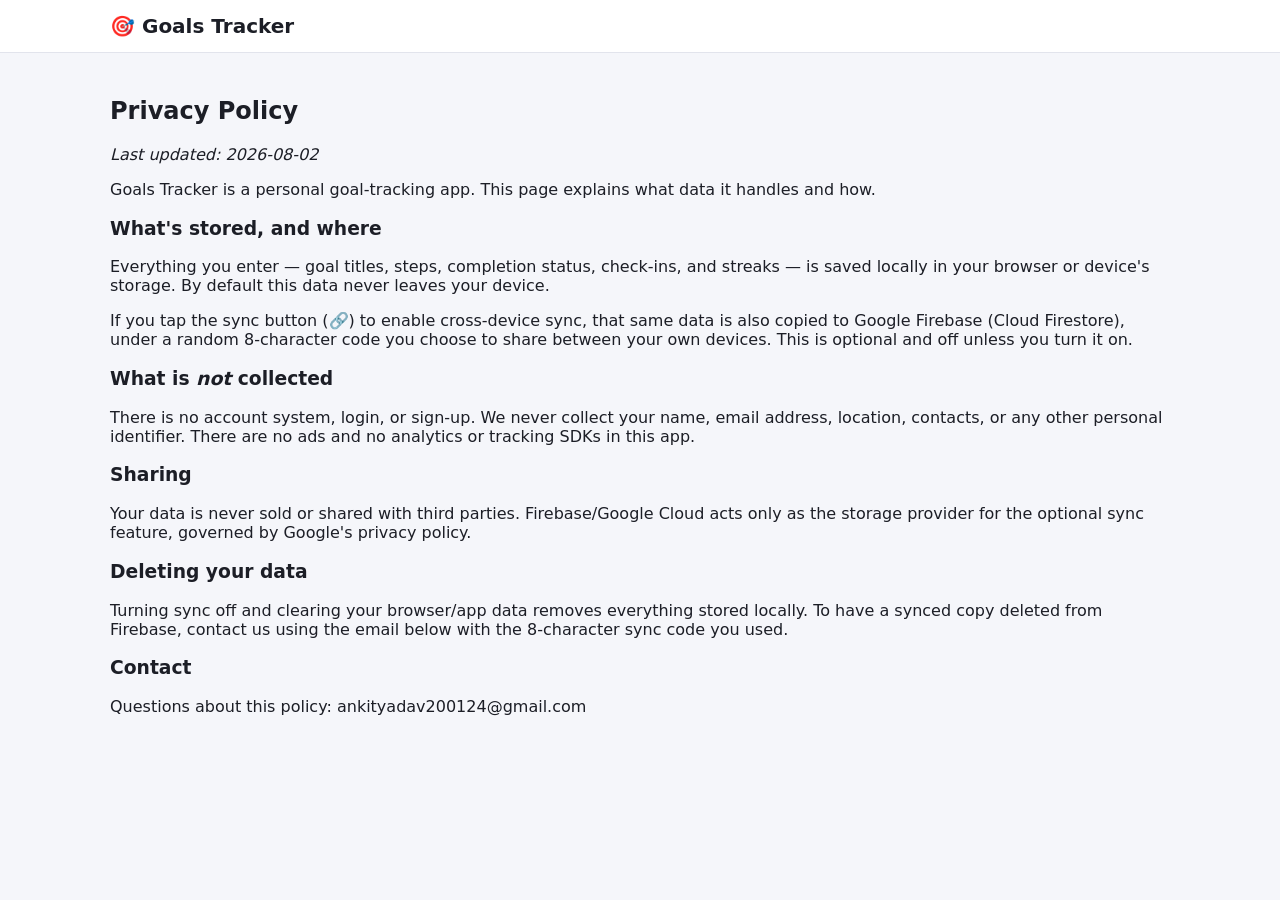
==== public/privacy.html @ c1d22e72 "app built" ====
<!DOCTYPE html>
<html lang="en">
<head>
<meta charset="UTF-8" />
<meta name="viewport" content="width=device-width, initial-scale=1.0" />
<title>Privacy Policy — Goals Tracker</title>
<link rel="stylesheet" href="css/style.css" />
<link rel="icon" href="icons/icon-192.png" />
</head>
<body>
  <header class="app-header">
    <div class="app-header-inner">
      <h1 class="app-title"><a href="index.html">🎯 Goals Tracker</a></h1>
    </div>
  </header>

  <main class="view-root">
    <h2>Privacy Policy</h2>
    <p><em>Last updated: 2026-08-02</em></p>

    <p>Goals Tracker is a personal goal-tracking app. This page explains what
    data it handles and how.</p>

    <h3>What's stored, and where</h3>
    <p>Everything you enter — goal titles, steps, completion status, check-ins,
    and streaks — is saved locally in your browser or device's storage. By
    default this data never leaves your device.</p>

    <p>If you tap the sync button (🔗) to enable cross-device sync, that same
    data is also copied to Google Firebase (Cloud Firestore), under a random
    8-character code you choose to share between your own devices. This is
    optional and off unless you turn it on.</p>

    <h3>What is <em>not</em> collected</h3>
    <p>There is no account system, login, or sign-up. We never collect your
    name, email address, location, contacts, or any other personal
    identifier. There are no ads and no analytics or tracking SDKs in this
    app.</p>

    <h3>Sharing</h3>
    <p>Your data is never sold or shared with third parties. Firebase/Google
    Cloud acts only as the storage provider for the optional sync feature,
    governed by
    <a href="https://policies.google.com/privacy" target="_blank" rel="noopener">Google's privacy policy</a>.</p>

    <h3>Deleting your data</h3>
    <p>Turning sync off and clearing your browser/app data removes everything
    stored locally. To have a synced copy deleted from Firebase, contact us
    using the email below with the 8-character sync code you used.</p>

    <h3>Contact</h3>
    <p>Questions about this policy: <a href="mailto:ankityadav200124@gmail.com">ankityadav200124@gmail.com</a></p>
  </main>
</body>
</html>
---- public/css/style.css ----
:root {
  --bg: #f5f6fa;
  --surface: #ffffff;
  --surface-2: #f0f1f6;
  --text: #1c1e26;
  --text-muted: #6b7080;
  --border: #e2e4ec;
  --accent: #4f8cff;
  --accent-2: #7c5cff;
  --success: #2fb872;
  --danger: #e5484d;
  --warning: #f5a623;
  --shadow: 0 2px 10px rgba(20, 20, 40, 0.06);
  --radius: 14px;
  color-scheme: light;
}

:root[data-theme="dark"] {
  --bg: #14161f;
  --surface: #1c1f2b;
  --surface-2: #242837;
  --text: #eef0f6;
  --text-muted: #9aa0b4;
  --border: #2d3142;
  --shadow: 0 2px 14px rgba(0, 0, 0, 0.35);
  color-scheme: dark;
}

@media (prefers-color-scheme: dark) {
  :root:not([data-theme="light"]) {
    --bg: #14161f;
    --surface: #1c1f2b;
    --surface-2: #242837;
    --text: #eef0f6;
    --text-muted: #9aa0b4;
    --border: #2d3142;
    --shadow: 0 2px 14px rgba(0, 0, 0, 0.35);
    color-scheme: dark;
  }
}

* {
  box-sizing: border-box;
}

body {
  margin: 0;
  font-family: system-ui, -apple-system, "Segoe UI", Roboto, Helvetica, Arial, sans-serif;
  background: var(--bg);
  color: var(--text);
  min-height: 100vh;
  transition: background 0.2s ease, color 0.2s ease;
}

a {
  color: inherit;
  text-decoration: none;
}

button {
  font-family: inherit;
}

/* ---------- Header ---------- */
.app-header {
  position: sticky;
  top: 0;
  z-index: 10;
  background: var(--surface);
  border-bottom: 1px solid var(--border);
}

.app-header-inner {
  max-width: 1100px;
  margin: 0 auto;
  padding: 14px 20px;
  display: flex;
  align-items: center;
  justify-content: space-between;
  gap: 12px;
}

.app-title {
  margin: 0;
  font-size: 1.25rem;
}

.app-header-actions {
  display: flex;
  align-items: center;
  gap: 10px;
}

.streak-badge {
  display: flex;
  align-items: center;
  gap: 6px;
  background: var(--surface-2);
  border: 1px solid var(--border);
  border-radius: 999px;
  padding: 6px 12px;
  font-weight: 600;
  cursor: default;
  color: var(--text);
}

.streak-flame {
  filter: grayscale(0.6);
}

.streak-badge.active .streak-flame {
  filter: none;
}

.streak-badge.pulse {
  animation: streak-pulse 0.6s ease;
}

@keyframes streak-pulse {
  0% { transform: scale(1); }
  40% { transform: scale(1.18); }
  100% { transform: scale(1); }
}

.icon-btn {
  background: var(--surface-2);
  border: 1px solid var(--border);
  border-radius: 10px;
  width: 34px;
  height: 34px;
  display: inline-flex;
  align-items: center;
  justify-content: center;
  cursor: pointer;
  font-size: 0.95rem;
  color: var(--text);
}

.icon-btn:hover {
  border-color: var(--accent);
}

#sync-btn {
  position: relative;
}

.sync-dot {
  position: absolute;
  top: 4px;
  right: 4px;
  width: 8px;
  height: 8px;
  border-radius: 50%;
  background: var(--text-muted);
  border: 1px solid var(--surface);
}

.sync-dot.on {
  background: var(--success);
}

.sync-code-display {
  text-align: center;
  font-family: ui-monospace, monospace;
  font-size: 1.6rem;
  font-weight: 700;
  letter-spacing: 0.12em;
  background: var(--surface-2);
  border: 1px dashed var(--border);
  border-radius: 10px;
  padding: 16px;
  margin: 14px 0;
  user-select: all;
}

.sync-status-line {
  display: flex;
  align-items: center;
  gap: 8px;
  font-size: 0.85rem;
  color: var(--text-muted);
  margin-bottom: 14px;
}

.sync-status-line .sync-dot {
  position: static;
  border: none;
}

.sync-error {
  color: var(--danger);
  font-size: 0.85rem;
  margin-top: 8px;
}

.sync-divider {
  border: none;
  border-top: 1px solid var(--border);
  margin: 18px 0;
}

/* ---------- Layout ---------- */
.view-root {
  max-width: 1100px;
  margin: 0 auto;
  padding: 24px 20px 80px;
}

.section-title {
  font-size: 1rem;
  color: var(--text-muted);
  text-transform: uppercase;
  letter-spacing: 0.04em;
  margin: 28px 0 12px;
}

/* ---------- Stat row ---------- */
.stat-row {
  display: grid;
  grid-template-columns: repeat(auto-fit, minmax(130px, 1fr));
  gap: 12px;
}

.stat-tile {
  background: var(--surface);
  border: 1px solid var(--border);
  border-radius: var(--radius);
  padding: 14px 16px;
  box-shadow: var(--shadow);
}

.stat-tile-value {
  font-size: 1.5rem;
  font-weight: 700;
}

.stat-tile-label {
  color: var(--text-muted);
  font-size: 0.8rem;
  margin-top: 2px;
}

/* ---------- What's next panel ---------- */
.next-panel {
  background: var(--surface);
  border: 1px solid var(--border);
  border-radius: var(--radius);
  box-shadow: var(--shadow);
  padding: 6px 16px;
}

.next-list {
  list-style: none;
  margin: 0;
  padding: 0;
}

.next-item {
  display: flex;
  align-items: center;
  gap: 12px;
  padding: 12px 0;
  border-bottom: 1px solid var(--border);
}

.next-item:last-child {
  border-bottom: none;
}

.next-item-checkbox {
  width: 20px;
  height: 20px;
  flex-shrink: 0;
  accent-color: var(--success);
  cursor: pointer;
}

.next-item-text {
  display: flex;
  flex-direction: column;
  gap: 2px;
  min-width: 0;
}

.next-item-step {
  font-weight: 500;
}

.next-item-goal {
  font-size: 0.8rem;
  color: var(--text-muted);
}

.next-item-goal:hover {
  color: var(--accent);
}

.empty-note {
  color: var(--text-muted);
  padding: 16px 0;
  font-size: 0.9rem;
}

/* ---------- Goals grid ---------- */
.goals-toolbar {
  display: flex;
  align-items: center;
  justify-content: space-between;
  gap: 12px;
  flex-wrap: wrap;
  margin-top: 28px;
}

.goals-toolbar-filters {
  display: flex;
  gap: 8px;
  flex-wrap: wrap;
}

.chip {
  border: 1px solid var(--border);
  background: var(--surface);
  border-radius: 999px;
  padding: 5px 12px;
  font-size: 0.8rem;
  cursor: pointer;
  color: var(--text-muted);
}

.chip.active {
  border-color: var(--accent);
  color: var(--accent);
  font-weight: 600;
}

.btn-primary {
  background: var(--accent);
  color: #fff;
  border: none;
  border-radius: 10px;
  padding: 9px 16px;
  font-weight: 600;
  cursor: pointer;
}

.btn-primary:hover {
  filter: brightness(1.06);
}

.goals-grid {
  display: grid;
  grid-template-columns: repeat(auto-fill, minmax(260px, 1fr));
  gap: 16px;
  margin-top: 14px;
}

.goal-card {
  background: var(--surface);
  border: 1px solid var(--border);
  border-radius: var(--radius);
  box-shadow: var(--shadow);
  overflow: hidden;
  display: flex;
  cursor: pointer;
  transition: transform 0.12s ease, box-shadow 0.12s ease;
}

.goal-card:hover {
  transform: translateY(-2px);
  box-shadow: 0 6px 18px rgba(20, 20, 40, 0.12);
}

.goal-card-accent {
  width: 6px;
  flex-shrink: 0;
  background: var(--accent);
}

.goal-card-body {
  padding: 14px 16px;
  flex: 1;
  min-width: 0;
}

.goal-card-top {
  display: flex;
  align-items: flex-start;
  justify-content: space-between;
  gap: 8px;
}

.goal-card-title {
  margin: 0;
  font-size: 1.02rem;
  overflow-wrap: anywhere;
}

.goal-card-menu {
  display: flex;
  gap: 4px;
  flex-shrink: 0;
}

.goal-card-menu .icon-btn {
  width: 28px;
  height: 28px;
  font-size: 0.8rem;
}

.goal-card-desc {
  color: var(--text-muted);
  font-size: 0.85rem;
  margin: 6px 0 12px;
  overflow-wrap: anywhere;
}

.goal-card-progress {
  display: flex;
  align-items: center;
  gap: 10px;
}

.goal-card-progress-label {
  font-size: 0.8rem;
  color: var(--text-muted);
  white-space: nowrap;
}

.goal-card-meta {
  display: flex;
  justify-content: space-between;
  margin-top: 10px;
  font-size: 0.78rem;
  color: var(--text-muted);
}

.goal-card-meta .overdue {
  color: var(--danger);
  font-weight: 600;
}

.goal-card.is-complete .goal-card-accent {
  background: var(--success);
}

.goal-complete-badge {
  display: inline-block;
  background: var(--success);
  color: #fff;
  font-size: 0.72rem;
  font-weight: 700;
  border-radius: 999px;
  padding: 2px 9px;
  margin-left: 8px;
  vertical-align: middle;
}

.habit-badge {
  display: inline-block;
  background: var(--accent-2);
  color: #fff;
  font-size: 0.72rem;
  font-weight: 700;
  border-radius: 999px;
  padding: 2px 9px;
  margin-left: 8px;
  vertical-align: middle;
}

.goal-card.is-habit .goal-card-accent {
  background: var(--accent-2);
}

.habit-streak-line {
  font-weight: 600;
  font-size: 0.9rem;
  margin-bottom: 8px;
}

.card-checkin {
  display: flex;
  align-items: center;
  gap: 8px;
  font-size: 0.82rem;
  color: var(--text-muted);
  cursor: pointer;
}

.card-checkin input {
  width: 18px;
  height: 18px;
  accent-color: var(--accent-2);
  cursor: pointer;
}

/* ---------- Mini heatmap ---------- */
.mini-heatmap {
  display: flex;
  flex-wrap: wrap;
  gap: 4px;
}

.mini-heatmap-dot {
  width: 12px;
  height: 12px;
  border-radius: 3px;
  background: var(--surface-2);
  border: 1px solid var(--border);
}

.mini-heatmap-dot.active {
  background: var(--accent-2);
  border-color: var(--accent-2);
}

.mini-heatmap.large .mini-heatmap-dot {
  width: 18px;
  height: 18px;
  border-radius: 4px;
}

/* ---------- Habit detail ---------- */
.habit-detail-streak-row {
  display: grid;
  grid-template-columns: repeat(auto-fit, minmax(120px, 1fr));
  gap: 12px;
  margin-bottom: 16px;
}

.btn-checkin-large {
  width: 100%;
  padding: 14px;
  border: none;
  border-radius: 12px;
  background: var(--accent-2);
  color: #fff;
  font-weight: 700;
  font-size: 1rem;
  cursor: pointer;
}

.btn-checkin-large.checked {
  background: var(--success);
}

/* ---------- Progress bar ---------- */
.progress-bar {
  flex: 1;
  height: 8px;
  border-radius: 999px;
  background: var(--surface-2);
  overflow: hidden;
}

.progress-bar-fill {
  height: 100%;
  border-radius: 999px;
  background: var(--accent);
  width: 0%;
  transition: width 0.35s ease;
}

.progress-bar.large {
  height: 14px;
}

/* ---------- Goal detail ---------- */
.back-link {
  display: inline-flex;
  align-items: center;
  gap: 6px;
  color: var(--text-muted);
  margin-bottom: 16px;
  cursor: pointer;
}

.back-link:hover {
  color: var(--accent);
}

.goal-detail-header {
  background: var(--surface);
  border: 1px solid var(--border);
  border-radius: var(--radius);
  box-shadow: var(--shadow);
  padding: 20px;
}

.goal-detail-top {
  display: flex;
  align-items: flex-start;
  justify-content: space-between;
  gap: 12px;
}

.goal-detail-title {
  margin: 0 0 6px;
  font-size: 1.4rem;
  overflow-wrap: anywhere;
}

.goal-detail-desc {
  color: var(--text-muted);
  margin: 0 0 14px;
  overflow-wrap: anywhere;
}

.goal-detail-meta {
  display: flex;
  gap: 14px;
  flex-wrap: wrap;
  font-size: 0.85rem;
  color: var(--text-muted);
  margin-bottom: 14px;
}

.goal-detail-actions {
  display: flex;
  gap: 6px;
  flex-shrink: 0;
}

.goal-detail-progress-row {
  display: flex;
  align-items: center;
  gap: 12px;
}

.goal-detail-progress-label {
  font-weight: 600;
  white-space: nowrap;
}

.zero-step-toggle {
  display: flex;
  align-items: center;
  gap: 10px;
  margin-top: 16px;
  padding: 12px;
  border: 1px dashed var(--border);
  border-radius: 10px;
}

/* ---------- Steps ---------- */
.steps-section {
  margin-top: 20px;
}

.steps-list {
  list-style: none;
  margin: 0;
  padding: 0;
  background: var(--surface);
  border: 1px solid var(--border);
  border-radius: var(--radius);
  box-shadow: var(--shadow);
  overflow: hidden;
}

.step-row {
  display: flex;
  align-items: center;
  gap: 10px;
  padding: 12px 14px;
  border-bottom: 1px solid var(--border);
}

.step-row:last-child {
  border-bottom: none;
}

.step-checkbox {
  width: 20px;
  height: 20px;
  flex-shrink: 0;
  accent-color: var(--success);
  cursor: pointer;
}

.step-title {
  flex: 1;
  min-width: 0;
  overflow-wrap: anywhere;
  outline: none;
  border-radius: 6px;
  padding: 3px 6px;
}

.step-title:focus {
  background: var(--surface-2);
}

.step-row.done .step-title {
  color: var(--text-muted);
  text-decoration: line-through;
}

.step-completed-date {
  font-size: 0.72rem;
  color: var(--text-muted);
  white-space: nowrap;
}

.step-actions {
  display: flex;
  gap: 4px;
  flex-shrink: 0;
}

.step-actions .icon-btn {
  width: 26px;
  height: 26px;
  font-size: 0.72rem;
}

.add-step-row {
  display: flex;
  gap: 8px;
  margin-top: 10px;
}

.add-step-row input {
  flex: 1;
}

/* ---------- Forms ---------- */
input[type="text"],
input[type="date"],
textarea,
select {
  width: 100%;
  padding: 9px 11px;
  border: 1px solid var(--border);
  border-radius: 10px;
  background: var(--surface);
  color: var(--text);
  font-family: inherit;
  font-size: 0.9rem;
}

textarea {
  resize: vertical;
  min-height: 60px;
}

.form-field {
  margin-bottom: 12px;
}

.form-field label {
  display: block;
  font-size: 0.8rem;
  color: var(--text-muted);
  margin-bottom: 4px;
}

.form-row {
  display: flex;
  gap: 10px;
}

.form-row > .form-field {
  flex: 1;
}

.color-swatches {
  display: flex;
  gap: 8px;
  flex-wrap: wrap;
}

.color-swatch {
  width: 26px;
  height: 26px;
  border-radius: 50%;
  border: 2px solid transparent;
  cursor: pointer;
}

.color-swatch.selected {
  border-color: var(--text);
}

.form-actions {
  display: flex;
  justify-content: flex-end;
  gap: 8px;
  margin-top: 18px;
}

.btn-secondary {
  background: var(--surface-2);
  border: 1px solid var(--border);
  color: var(--text);
  border-radius: 10px;
  padding: 9px 16px;
  font-weight: 600;
  cursor: pointer;
}

.btn-danger {
  background: var(--danger);
  color: #fff;
  border: none;
  border-radius: 10px;
  padding: 9px 16px;
  font-weight: 600;
  cursor: pointer;
}

/* ---------- Modal ---------- */
.app-modal {
  border: none;
  border-radius: var(--radius);
  padding: 0;
  background: var(--surface);
  color: var(--text);
  box-shadow: 0 12px 40px rgba(0, 0, 0, 0.25);
  width: min(440px, 92vw);
}

.app-modal::backdrop {
  background: rgba(10, 10, 20, 0.45);
}

#app-modal-content {
  padding: 22px;
}

.modal-title {
  margin: 0 0 14px;
  font-size: 1.1rem;
}

.modal-title.celebrate {
  text-align: center;
  font-size: 1.3rem;
}

.celebrate-stats {
  display: flex;
  justify-content: center;
  gap: 24px;
  margin: 14px 0 20px;
}

.celebrate-stat-value {
  font-size: 1.3rem;
  font-weight: 700;
  text-align: center;
}

.celebrate-stat-label {
  font-size: 0.75rem;
  color: var(--text-muted);
  text-align: center;
}

.celebrate-actions {
  display: flex;
  justify-content: center;
  margin-top: 6px;
}

/* ---------- Toasts ---------- */
#toast-container {
  position: fixed;
  bottom: 18px;
  right: 18px;
  display: flex;
  flex-direction: column;
  gap: 8px;
  z-index: 60;
}

.toast {
  background: var(--surface);
  border: 1px solid var(--border);
  color: var(--text);
  padding: 11px 16px;
  border-radius: 10px;
  box-shadow: var(--shadow);
  font-size: 0.88rem;
  max-width: 280px;
  animation: toast-in 0.22s ease;
}

.toast.leaving {
  animation: toast-out 0.22s ease forwards;
}

@keyframes toast-in {
  from { opacity: 0; transform: translateY(8px); }
  to { opacity: 1; transform: translateY(0); }
}

@keyframes toast-out {
  from { opacity: 1; transform: translateY(0); }
  to { opacity: 0; transform: translateY(8px); }
}

/* ---------- Confetti ---------- */
#confetti-layer {
  position: fixed;
  inset: 0;
  pointer-events: none;
  overflow: hidden;
  z-index: 999;
}

.confetti-piece {
  position: absolute;
  top: var(--top, -10px);
  left: var(--left, 50%);
  width: var(--size, 8px);
  height: calc(var(--size, 8px) * 0.4);
  background: var(--color, #4f8cff);
  opacity: 0.95;
  transform: rotate(var(--rot, 0deg));
  animation: confetti-fall var(--duration, 1.4s) ease-in var(--delay, 0s) forwards;
}

@keyframes confetti-fall {
  0% {
    transform: translate(0, 0) rotate(var(--rot, 0deg));
    opacity: 1;
  }
  100% {
    transform: translate(var(--drift, 0px), var(--fall, 60vh)) rotate(calc(var(--rot, 0deg) + 260deg));
    opacity: 0;
  }
}

@media (prefers-reduced-motion: reduce) {
  .confetti-piece {
    animation-duration: 0.01ms !important;
  }
  .goal-card,
  .progress-bar-fill,
  .toast,
  .streak-badge.pulse {
    animation: none !important;
    transition: none !important;
  }
}

/* ---------- Empty state ---------- */
.empty-state {
  text-align: center;
  padding: 60px 20px;
  color: var(--text-muted);
}

.empty-state h2 {
  color: var(--text);
  margin-bottom: 8px;
}

/* ---------- Responsive ---------- */
@media (max-width: 560px) {
  .app-title {
    font-size: 1.05rem;
  }
  .goal-detail-top {
    flex-direction: column;
  }
  .form-row {
    flex-direction: column;
  }
  .goals-toolbar {
    flex-direction: column;
    align-items: stretch;
  }
}

.app-footer {
  text-align: center;
  padding: 24px 16px 32px;
}

.app-footer a {
  color: var(--text-muted);
  font-size: 0.8rem;
  text-decoration: none;
}

.app-footer a:hover {
  text-decoration: underline;
}
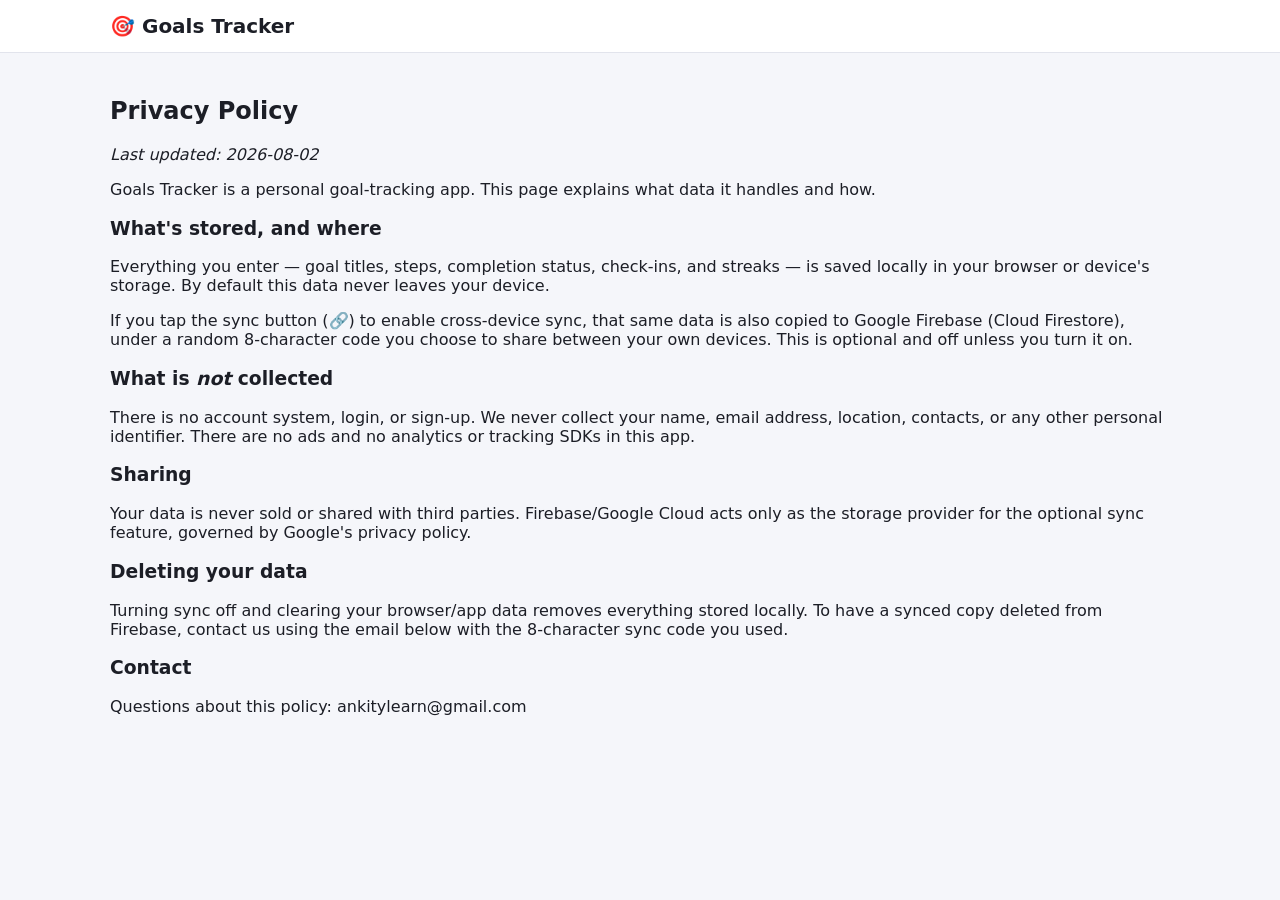
==== commit 1789654e: "updated screenshot and privacy p9olicy" ====
--- a/public/privacy.html
+++ b/public/privacy.html
@@ -49,7 +49,7 @@
     using the email below with the 8-character sync code you used.</p>
 
     <h3>Contact</h3>
-    <p>Questions about this policy: <a href="mailto:ankityadav200124@gmail.com">ankityadav200124@gmail.com</a></p>
+    <p>Questions about this policy: <a href="mailto:ankitylearn@gmail.com">ankitylearn@gmail.com</a></p>
   </main>
 </body>
 </html>
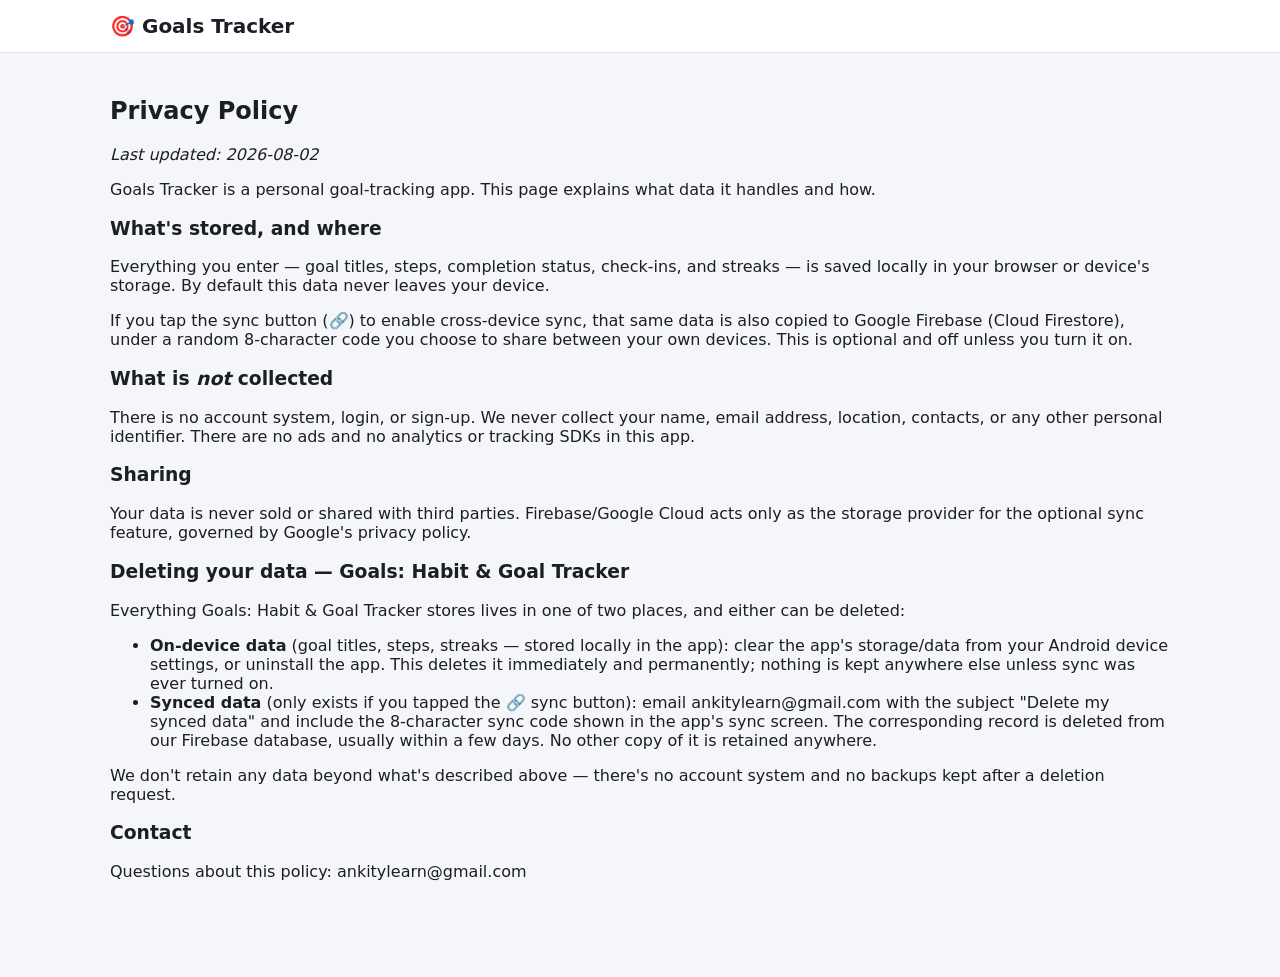
==== commit eaa41305: "data delete policy" ====
--- a/public/privacy.html
+++ b/public/privacy.html
@@ -43,10 +43,25 @@
     governed by
     <a href="https://policies.google.com/privacy" target="_blank" rel="noopener">Google's privacy policy</a>.</p>
 
-    <h3>Deleting your data</h3>
-    <p>Turning sync off and clearing your browser/app data removes everything
-    stored locally. To have a synced copy deleted from Firebase, contact us
-    using the email below with the 8-character sync code you used.</p>
+    <h3 id="delete-data">Deleting your data — Goals: Habit &amp; Goal Tracker</h3>
+    <p>Everything Goals: Habit &amp; Goal Tracker stores lives in one of two
+    places, and either can be deleted:</p>
+    <ul>
+      <li><strong>On-device data</strong> (goal titles, steps, streaks —
+      stored locally in the app): clear the app's storage/data from your
+      Android device settings, or uninstall the app. This deletes it
+      immediately and permanently; nothing is kept anywhere else unless sync
+      was ever turned on.</li>
+      <li><strong>Synced data</strong> (only exists if you tapped the 🔗 sync
+      button): email
+      <a href="mailto:ankitylearn@gmail.com">ankitylearn@gmail.com</a> with
+      the subject "Delete my synced data" and include the 8-character sync
+      code shown in the app's sync screen. The corresponding record is
+      deleted from our Firebase database, usually within a few days. No
+      other copy of it is retained anywhere.</li>
+    </ul>
+    <p>We don't retain any data beyond what's described above — there's no
+    account system and no backups kept after a deletion request.</p>
 
     <h3>Contact</h3>
     <p>Questions about this policy: <a href="mailto:ankitylearn@gmail.com">ankitylearn@gmail.com</a></p>
